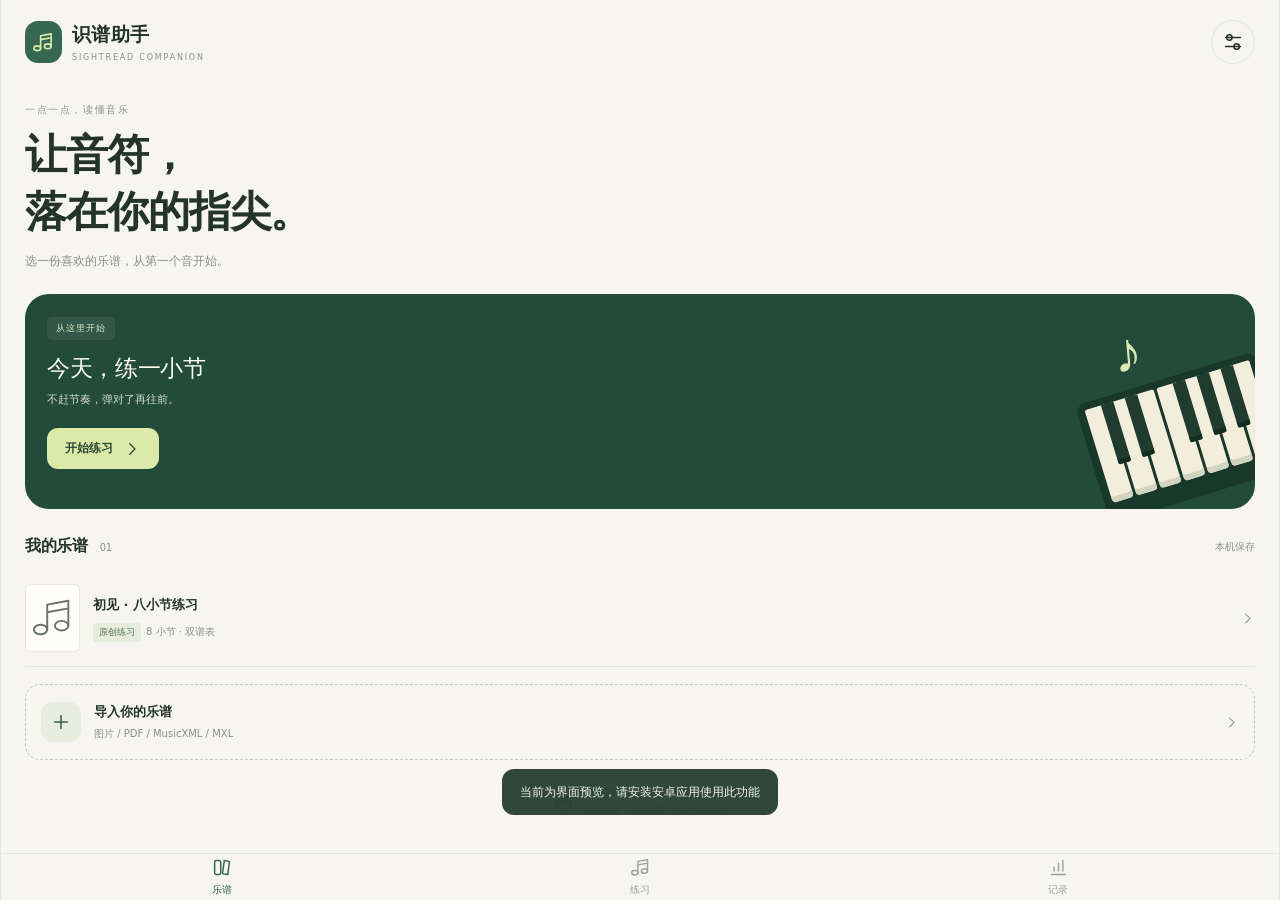
==== app/src/main/assets/index.html @ 270b5112 "恢复钢琴谱表补齐修复，并纳入源码版本管理 - 恢复 piano_grouping 谱表补齐：真实模型两页输出 24 + 27 小节，首行不再被裁掉 - 单个钢琴声部合并与双谱表谱号判定沿用本次修复 -" ====
<!doctype html>
<html lang="zh-CN">
<head>
  <meta charset="utf-8">
  <meta name="viewport" content="width=device-width,initial-scale=1,maximum-scale=1,viewport-fit=cover">
  <meta name="theme-color" content="#f6f5f0">
  <meta http-equiv="Content-Security-Policy" content="default-src 'self' data:; script-src 'self' 'wasm-unsafe-eval' 'unsafe-eval'; worker-src 'self' blob:; style-src 'self' 'unsafe-inline'; img-src 'self' data:; media-src 'self'; connect-src 'self'; object-src 'none'; base-uri 'none'; frame-src 'none'">
  <title>识谱助手</title>
  <link rel="stylesheet" href="app.css">
  <link rel="stylesheet" href="refinements.css">
  <link rel="stylesheet" href="mobile-omr.css">
</head>
<body>
<svg class="sprite" xmlns="http://www.w3.org/2000/svg" aria-hidden="true"><defs>
  <symbol id="i-note" viewBox="0 0 24 24"><path d="M9 18V5l11-2v13M9 9l11-2"/><ellipse cx="5.5" cy="18" rx="3.5" ry="2.5"/><ellipse cx="16.5" cy="16" rx="3.5" ry="2.5"/></symbol>
  <symbol id="i-plus" viewBox="0 0 24 24"><path d="M12 5v14M5 12h14"/></symbol>
  <symbol id="i-arrow" viewBox="0 0 24 24"><path d="m9 5 7 7-7 7"/></symbol>
  <symbol id="i-back" viewBox="0 0 24 24"><path d="m15 5-7 7 7 7"/></symbol>
  <symbol id="i-settings" viewBox="0 0 24 24"><path d="M4 7h16M4 17h16"/><circle cx="8" cy="7" r="3"/><circle cx="16" cy="17" r="3"/></symbol>
  <symbol id="i-library" viewBox="0 0 24 24"><rect x="3" y="4" width="7" height="16" rx="2"/><path d="m14 4 6 1-2 15-6-1z"/></symbol>
  <symbol id="i-chart" viewBox="0 0 24 24"><path d="M4 20h16M7 16v-4M12 16V7M17 16V4"/></symbol>
  <symbol id="i-upload" viewBox="0 0 24 24"><path d="M12 16V3m-5 5 5-5 5 5M4 15v5h16v-5"/></symbol>
  <symbol id="i-play" viewBox="0 0 24 24"><path d="m9 5 11 7-11 7z"/></symbol>
  <symbol id="i-loop" viewBox="0 0 24 24"><path d="M4 10a8 8 0 0 1 13-5l3 3M20 3v5h-5M20 14A8 8 0 0 1 7 19l-3-3M4 21v-5h5"/></symbol>
  <symbol id="i-bulb" viewBox="0 0 24 24"><path d="M8 16a7 7 0 1 1 8 0l-1 3H9zM10 22h4M9 15h6"/></symbol>
  <symbol id="i-trash" viewBox="0 0 24 24"><path d="M3 6h18M9 6V3h6v3M6 6l1 15h10l1-15M10 10v7M14 10v7"/></symbol>
  <symbol id="i-pause" viewBox="0 0 24 24"><path d="M8 5v14M16 5v14"/></symbol>
  <symbol id="i-stop" viewBox="0 0 24 24"><rect x="5" y="5" width="14" height="14" rx="2"/></symbol>
  <symbol id="i-close" viewBox="0 0 24 24"><path d="m6 6 12 12M6 18 18 6"/></symbol>
  <symbol id="i-check" viewBox="0 0 24 24"><path d="m4 12 5 5L20 6"/></symbol>
  <symbol id="i-edit" viewBox="0 0 24 24"><path d="m16 3 5 5-12 12H4v-5zM13 6l5 5"/></symbol>
  <symbol id="i-hand" viewBox="0 0 24 24"><path d="M8 12V6a2 2 0 0 1 4 0v5-7a2 2 0 0 1 4 0v8-6a2 2 0 0 1 4 0v11a5 5 0 0 1-5 5h-2a6 6 0 0 1-4-2l-5-6a2 2 0 0 1 3-3l3 3"/></symbol>
</defs></svg>
<main id="app">
  <section id="home" class="screen active">
    <header class="topbar"><div class="brand"><span class="brand-mark"><svg><use href="#i-note"/></svg></span><span>识谱助手<small>SIGHTREAD COMPANION</small></span></div><button class="icon-button" data-action="settings" aria-label="设置"><svg><use href="#i-settings"/></svg></button></header>
    <div class="page-scroll">
      <div class="greeting"><span class="eyebrow">一点一点，读懂音乐</span><h1>让音符，<br>落在你的指尖。</h1><p>选一份喜欢的乐谱，从第一个音开始。</p></div>
      <article class="hero"><div class="hero-copy"><span class="tag light">从这里开始</span><h2>今天，练一小节</h2><p>不赶节奏，弹对了再往前。</p><button id="demo-start" class="button lime">开始练习 <svg><use href="#i-arrow"/></svg></button></div><div class="piano-art" aria-hidden="true"><span class="floating-note">♪</span><div class="art-keys"><i></i><i></i><i></i><i></i><i></i><i></i><i></i></div></div></article>
      <div class="section-heading"><h2>我的乐谱 <span id="library-count">01</span></h2><span>本机保存</span></div>
      <div id="library-list"></div>
      <button class="import-card" data-action="import"><span class="import-icon"><svg><use href="#i-plus"/></svg></span><span><strong>导入你的乐谱</strong><small>图片 / PDF / MusicXML / MXL</small></span><svg class="chevron"><use href="#i-arrow"/></svg></button>
      <div class="quiet-tip"><svg><use href="#i-hand"/></svg><p>竖屏单手，横屏更宽<br><span>键盘缩放 · 音域跟随 · 和弦依次点齐</span></p></div>
    </div>
    <nav class="bottom-nav"><button class="selected" data-screen="home"><svg><use href="#i-library"/></svg><span>乐谱</span></button><button data-action="continue"><svg><use href="#i-note"/></svg><span>练习</span></button><button data-screen="history"><svg><use href="#i-chart"/></svg><span>记录</span></button></nav>
  </section>

  <section id="practice" class="screen">
    <header class="practice-header"><button class="icon-button" data-action="leavePractice" aria-label="返回乐谱"><svg><use href="#i-back"/></svg></button><div><span class="eyebrow">专注这一刻</span><h2 id="practice-title">初见 · 八小节练习</h2></div><button class="icon-button" data-action="setup" aria-label="练习设置"><svg><use href="#i-settings"/></svg></button></header>
    <div class="practice-main"><div class="practice-meta"><span id="hand-label" class="pill">右手 · 逐音练习</span><span id="step-label">1 / 32</span></div><div class="progress-track"><div id="practice-progress"></div></div>
      <div class="score-panel"><div class="score-heading"><span id="measure-label">第 1 小节</span><button class="text-button" data-action="source">原谱 / 校对 <svg><use href="#i-arrow"/></svg></button></div><div id="staff" class="staff" aria-label="当前小节五线谱"></div><div class="staff-legend"><span><i class="dot yellow"></i>当前位置</span><span><i class="dot muted"></i>其他音符</span><span id="key-label">4/4</span></div></div>
      <div id="feedback" class="feedback" aria-live="polite"><div class="feedback-dot"></div><div><strong id="feedback-title">找到高亮音符的位置</strong><p id="feedback-detail">轻点下方琴键，弹对后自动继续</p></div></div>
      <div class="playback-bar" aria-label="乐谱自动播放"><button id="playback-toggle" data-action="playbackToggle" aria-label="播放乐谱示范"><svg><use href="#i-play"/></svg><span>示范播放</span></button><button data-action="playbackStop" aria-label="停止播放"><svg><use href="#i-stop"/></svg></button><label>速度 <input id="playback-tempo" type="number" min="30" max="240" value="100" inputmode="numeric" aria-label="示范速度，每分钟拍数"> BPM</label><span id="playback-status" aria-live="polite">所选声部与小节</span></div><div class="practice-tools"><button data-action="previous"><svg><use href="#i-back"/></svg>上一个</button><button id="hint-button" data-action="hint"><svg><use href="#i-bulb"/></svg>给我提示</button><button data-action="restart"><svg><use href="#i-loop"/></svg>重来</button></div>
    </div>
    <div class="piano-dock"><div class="keyboard-bar"><span id="octave-label">C4 — C5</span><button id="follow-button" class="mini-toggle on" data-action="follow">音域跟随 <i></i></button><button id="wide-button" class="mini-toggle" data-action="wide" aria-label="切换琴键宽度">宽琴键</button></div><div id="keyboard-window"><div id="keyboard"></div></div><div class="keyboard-zoom"><button data-action="zoomOut" aria-label="缩小琴键，显示更多键位">－</button><label for="keyboard-zoom">更多键位</label><input id="keyboard-zoom" type="range" min="18" max="64" value="43" aria-label="琴键宽度"><span>大琴键</span><button data-action="zoomIn" aria-label="放大琴键">＋</button></div><div class="keyboard-navigation"><button class="octave-button" data-action="octaveDown" aria-label="降低一个八度"><svg><use href="#i-back"/></svg><span>低八度</span></button><input id="keyboard-range" type="range" min="0" max="44" value="23" aria-label="移动键盘音域"><button class="octave-button" data-action="octaveUp" aria-label="升高一个八度"><span>高八度</span><svg><use href="#i-arrow"/></svg></button></div><p class="keyboard-tip">滑条移动音域 · 缩小琴键可显示更多键位 · 支持横屏</p></div>
  </section>

  <section id="detail" class="screen"><header class="sub-header"><button class="icon-button" data-screen="home" aria-label="返回"><svg><use href="#i-back"/></svg></button><h2 id="detail-title">乐谱详情</h2><button class="delete-detail-button" data-action="delete" aria-label="删除乐谱"><svg><use href="#i-trash"/></svg><span>删除</span></button></header><div class="page-scroll detail-scroll"><div id="detail-status" class="notice"></div><div id="page-controls" class="page-controls hidden"><button data-action="pagePrevious">上一页</button><label class="page-picker"><select id="page-select" aria-label="选择乐谱页码"><option value="0">第 1 页</option></select><span id="page-number">共 1 页</span></label><button data-action="pageNext">下一页</button></div><div id="source-preview" class="source-preview"><p>原谱将在这里显示</p></div><div class="section-heading"><h2>校对音符</h2><span>保存后离线练习</span></div><p class="helper">选择小节，核对音高与左右手。显示的是练习用简谱面板；复杂节奏和版式请参考原谱。</p><label class="field">曲名<input id="edit-title" maxlength="100" placeholder="为乐谱起个名字"></label><div id="measure-editor" class="editor"></div><button class="button secondary full" data-action="addMeasure"><svg><use href="#i-plus"/></svg>添加一个小节</button><p class="helper">输入 C4、D♭4 或 F#4 等音名；用空格分开和弦音。上下谱表默认分别为右手、左手，可在练习前互换。</p></div><div class="detail-bottom"><button id="recognize-button" class="button secondary" data-action="localRecognize"><svg><use href="#i-note"/></svg>手机识谱</button><button class="button primary" data-action="saveEdit"><svg><use href="#i-check"/></svg>保存校对</button><button id="detail-practice-button" class="button primary hidden" data-action="setup">开始练习 <svg><use href="#i-arrow"/></svg></button></div></section>

  <section id="history" class="screen"><header class="topbar"><div><span class="eyebrow">每一点进步，都算数</span><h1 class="small-title">练习记录</h1></div><button class="icon-button" data-action="settings" aria-label="设置"><svg><use href="#i-settings"/></svg></button></header><div class="page-scroll"><div class="stats-grid"><div><strong id="total-sessions">0</strong><span>次练习</span></div><div><strong id="total-notes">0</strong><span>个正确音符</span></div><div><strong id="total-minutes">0</strong><span>分钟专注</span></div></div><div id="history-list"></div></div><nav class="bottom-nav"><button data-screen="home"><svg><use href="#i-library"/></svg><span>乐谱</span></button><button data-action="continue"><svg><use href="#i-note"/></svg><span>练习</span></button><button class="selected" data-screen="history"><svg><use href="#i-chart"/></svg><span>记录</span></button></nav></section>
</main>

<div id="modal-backdrop" class="modal-backdrop hidden"></div>
<section id="setup-sheet" class="sheet hidden" role="dialog" aria-modal="true" aria-label="开始练习"><div class="sheet-handle"></div><div class="sheet-title"><div><span class="eyebrow">按你的步调来</span><h2>这次怎么练？</h2></div><button class="icon-button" data-action="closeSheet" aria-label="关闭"><svg><use href="#i-close"/></svg></button></div><div class="sheet-content"><label class="control-label">选择声部</label><div id="hand-options" class="segmented"><button data-value="LEFT">左手</button><button class="selected" data-value="RIGHT">右手</button><button data-value="BOTH">双手</button></div><label class="control-label">练习方式</label><div id="mode-options" class="mode-options"><button class="selected" data-value="NOTE"><strong>逐音练习</strong><span>一个音一个音认</span></button><button data-value="MEASURE"><strong>小节练习</strong><span>和弦可逐键点齐</span></button></div><div class="range-fields"><label class="field">从第几小节<select id="start-measure"></select></label><span>至</span><label class="field">到第几小节<select id="end-measure"></select></label></div><label class="switch-row"><span><strong>循环练习</strong><small>最后一个音完成后，回到开头</small></span><input id="loop-setting" type="checkbox" role="switch"></label><label class="switch-row"><span><strong>互换上下谱表的手</strong><small>默认上谱表右手、下谱表左手</small></span><input id="swap-setting" type="checkbox" role="switch"></label><p class="helper">只判断音高，不限制速度。休止符和延音连结的后续音会跳过，不要求再次按键。</p></div><button id="start-practice" class="button primary full">开始练习 <svg><use href="#i-play"/></svg></button></section>

<section id="settings-sheet" class="sheet hidden" role="dialog" aria-modal="true" aria-label="设置"><div class="sheet-handle"></div><div class="sheet-title"><div><span class="eyebrow">让练习更顺手</span><h2>偏好与手机识谱</h2></div><button class="icon-button" data-action="closeSheet" aria-label="关闭"><svg><use href="#i-close"/></svg></button></div><div class="sheet-content"><label class="switch-row"><span><strong>显示琴键音名</strong><small>默认只标中央 C 与八度位置</small></span><input id="labels-setting" type="checkbox" role="switch"></label><div class="about"><strong>识谱助手 0.3.0</strong><p>手机离线识谱 · 竖横屏练习</p><small>钢琴采样：Alexander Holm · Salamander Grand Piano<br>CC BY 3.0，经 Tone.js 音频库分发。音高变调播放。<br>乐谱与记录保存在本机，未集成广告或分析服务。</small></div></div><button class="button primary full" data-action="saveSettings">保存设置</button></section>

<section id="complete-sheet" class="sheet hidden" role="dialog" aria-modal="true" aria-label="练习完成"><div class="sheet-handle"></div><div class="completion-mark"><svg><use href="#i-check"/></svg></div><h2 class="completion-title">又读懂了一段音乐。</h2><p class="helper centered">慢慢来，熟悉感会一点一点长出来。</p><div class="stats-grid"><div><strong id="result-accuracy">100%</strong><span>音高正确率</span></div><div><strong id="result-notes">0</strong><span>正确音符</span></div><div><strong id="result-wrong">0</strong><span>错音次数</span></div></div><button class="button primary full" data-action="again">再练一次 <svg><use href="#i-loop"/></svg></button><button class="button text full" data-action="done">回到我的乐谱</button></section>

<div id="busy-overlay" class="busy-overlay hidden" role="status"><div class="spinner"></div><strong id="busy-text">正在处理…</strong><button class="button secondary" data-action="cancelRecognition">停止等待</button></div>
<div id="toast" class="toast" role="status"></div>
<script src="app.js"></script>
<script src="refinements.js"></script>
<script src="mobile-omr.js"></script>
</body>
</html>
---- app/src/main/assets/app.css ----
:root{--bg:#f6f5f0;--ink:#24342d;--green:#356752;--deep:#234b3b;--muted:#8a9189;--line:#e4e7dd;--lime:#dbe9a9;--orange:#c77e5d;--white:#fffefa;--key-width:43px;font-family:system-ui,-apple-system,'Segoe UI','Microsoft YaHei',sans-serif;color:var(--ink);font-size:14px}*{box-sizing:border-box;-webkit-tap-highlight-color:transparent}body{margin:0;background:var(--bg);overscroll-behavior:none}button,input,select{font:inherit}button{border:0;cursor:pointer;color:inherit;background:none;min-height:44px;touch-action:manipulation}button:focus-visible,input:focus-visible,select:focus-visible{outline:2px solid var(--green);outline-offset:3px}button:active{filter:brightness(.94)}button:disabled{opacity:.4}svg{width:22px;height:22px;fill:none;stroke:currentColor;stroke-width:1.7;stroke-linecap:round;stroke-linejoin:round;flex-shrink:0}.sprite{position:absolute;width:0;height:0;overflow:hidden}.hidden{display:none!important}h1,h2,p{margin:0}h1{font-weight:650;letter-spacing:-1.1px;font-size:36px;line-height:1.35}h2{font-size:18px;letter-spacing:-.35px}.screen{display:none;height:100dvh;height:100vh;flex-direction:column;width:100%;max-width:720px;margin:auto}.screen.active{display:flex}#app{height:100dvh;height:100vh}.topbar{display:flex;align-items:center;justify-content:space-between;flex-shrink:0;padding:20px 24px 12px}.brand{display:flex;align-items:center;gap:10px;font-size:19px;font-weight:700;letter-spacing:.4px}.brand small{display:block;font-size:8px;letter-spacing:1.8px;color:var(--muted);margin-top:5px;font-weight:500}.brand-mark{width:37px;height:42px;border-radius:13px;background:var(--green);display:grid;place-items:center;color:var(--lime)}.brand-mark svg{width:23px;height:23px}.icon-button{width:44px;height:44px;display:grid;place-items:center;border-radius:50%;flex-shrink:0}.topbar>.icon-button{border:1px solid var(--line)}.page-scroll{flex:1;overflow-y:auto;padding:0 24px 24px;scrollbar-width:none}.page-scroll::-webkit-scrollbar{display:none}.greeting{padding:24px 0}.eyebrow{font-size:10px;letter-spacing:1.6px;color:var(--muted);font-weight:500}.greeting h1{margin-top:10px}.greeting p{font-size:12px;color:var(--muted);margin-top:13px}.hero{background:var(--deep);color:#fffdf4;border-radius:24px;min-height:204px;padding:23px 22px;position:relative;overflow:hidden;display:flex}.hero-copy{position:relative;z-index:2;min-width:62%}.tag{display:inline-block;font-size:9px;letter-spacing:1px;padding:5px 9px;border-radius:5px;background:#e9eee1;color:var(--green)}.tag.light{color:#d9e5c4;background:#ffffff13}.hero h2{font-size:23px;margin-top:13px;font-weight:550}.hero p{font-size:11px;color:#d5ded0;margin-top:8px}.button{display:inline-flex;align-items:center;justify-content:center;gap:10px;min-height:48px;border-radius:13px;padding:11px 18px;font-weight:600;font-size:13px;line-height:1.3}.button svg{width:18px;height:18px}.button.lime{margin-top:21px;background:var(--lime);color:#2b4a35;min-height:41px;border-radius:11px;font-size:12px}.button.primary{background:var(--green);color:white}.button.secondary{border:1px solid #d7ded0;background:#f9faf3;color:var(--green)}.button.text{color:var(--muted)}.button.full{width:100%}.piano-art{position:absolute;right:-16px;bottom:16px;transform:rotate(-17deg);width:154px;height:157px}.floating-note{position:absolute;top:-22px;left:52px;color:#dce9b1;font-size:57px;font-family:serif;transform:rotate(12deg)}.art-keys{position:absolute;bottom:0;display:flex;gap:3px;border:7px solid #18382c;border-radius:10px;background:#18382c;height:111px;padding:0 1px;box-shadow:0 12px 0 #18382c}.art-keys i{position:relative;width:22px;background:#f3eedb;border-radius:2px 2px 4px 4px;box-shadow:inset 0 -6px #d1d4be}.art-keys i:nth-child(1):after,.art-keys i:nth-child(2):after,.art-keys i:nth-child(4):after,.art-keys i:nth-child(5):after,.art-keys i:nth-child(6):after{content:'';position:absolute;right:-8px;top:0;width:13px;height:62px;background:#203c30;z-index:1;border-radius:0 0 2px 2px;box-shadow:inset 0 -5px #122c21}.section-heading{display:flex;align-items:center;justify-content:space-between;margin:27px 0 13px}.section-heading h2{font-size:16px}.section-heading h2 span{font-size:10px;color:var(--muted);margin-left:7px;font-weight:400}.section-heading>span{font-size:10px;color:var(--muted)}.score-card{display:flex;align-items:center;gap:13px;padding:14px 0;border-bottom:1px solid var(--line);width:100%;text-align:left}.score-thumb{width:55px;height:68px;background:#fffefa;border:1px solid #e6e7de;border-radius:6px;flex-shrink:0;position:relative;display:grid;place-items:center}.score-thumb svg{width:46px;height:52px;stroke-width:1;stroke:#697467}.score-card h3{margin:0;font-size:13px;line-height:1.6;font-weight:600;overflow:hidden;max-width:230px;text-overflow:ellipsis;white-space:nowrap}.score-card .score-copy{flex:1;min-width:0}.score-card p{font-size:10px;color:var(--muted);margin-top:7px}.score-card .card-badge{font-size:9px;display:inline-block;background:#e6eddd;color:#52704c;border-radius:4px;padding:3px 6px;margin-right:5px}.score-card .card-badge.pending{background:#f2e8d8;color:#a27d46}.chevron{width:15px;height:15px;color:#91a08d}.import-card{display:flex;align-items:center;gap:13px;border:1px dashed #bccbb7;border-radius:15px;padding:17px 15px;width:100%;margin-top:17px;text-align:left}.import-icon{display:grid;place-items:center;width:40px;height:40px;background:#e9eddf;border-radius:12px;color:var(--green)}.import-card strong{display:block;font-size:13px}.import-card small{display:block;font-size:10px;color:var(--muted);margin-top:6px}.import-card>.chevron{margin-left:auto}.quiet-tip{display:flex;align-items:center;justify-content:center;gap:10px;color:#a1a693;margin:24px 0 2px}.quiet-tip svg{width:22px;height:22px}.quiet-tip p{font-size:10px;line-height:1.7}.quiet-tip span{font-size:9px;color:#a6ad9e}.bottom-nav{display:flex;align-items:center;justify-content:space-around;flex-shrink:0;border-top:1px solid var(--line);padding:8px 12px 9px;background:var(--bg)}.bottom-nav button{display:flex;align-items:center;flex-direction:column;justify-content:center;gap:5px;min-width:75px;color:#9da497;min-height:46px}.bottom-nav button.selected{color:var(--green)}.bottom-nav span{font-size:10px}.bottom-nav svg{width:21px;height:21px}.small-title{font-size:27px;margin-top:8px}.sub-header,.practice-header{display:flex;align-items:center;gap:9px;padding:13px 14px 9px;flex-shrink:0}.practice-header>div{flex:1;min-width:0}.practice-header h2{font-size:15px;margin-top:5px;text-overflow:ellipsis;white-space:nowrap;overflow:hidden}.practice-header .eyebrow{font-size:9px;letter-spacing:1px}.sub-header h2{flex:1;font-size:17px}.practice-main{padding:12px 20px 7px;flex:1;min-height:0;overflow:auto}.practice-meta{display:flex;align-items:center;justify-content:space-between;margin-bottom:11px;font-size:10px;color:var(--muted)}.pill{background:#e6ecde;color:#5c7859;padding:6px 10px;border-radius:7px;font-size:10px}.progress-track{height:4px;border-radius:3px;background:#e4e8dc;margin-bottom:16px;overflow:hidden}.progress-track>div{height:100%;width:3%;background:var(--green);transition:width .18s}.score-panel{background:var(--white);border:1px solid #e9e9df;border-radius:18px;padding:9px 13px 11px}.score-heading{display:flex;align-items:center;justify-content:space-between;font-size:11px;color:#66745e}.text-button{font-size:10px;display:flex;align-items:center;gap:3px;min-height:34px;color:#9b9f90;padding:0}.text-button svg{width:12px;height:12px}.staff{width:100%;min-height:140px;display:flex;align-items:center;justify-content:center;overflow:hidden}.staff>svg{width:100%;height:auto;min-height:138px;max-height:230px;stroke:none;fill:none}.staff-legend{display:flex;gap:14px;font-size:8px;color:#98a18c;align-items:center;margin-top:2px}.staff-legend>span:last-child{margin-left:auto;font-size:10px}.dot{display:inline-block;height:5px;width:5px;border-radius:50%;margin-right:4px;vertical-align:middle}.dot.green{background:var(--green)}.dot.muted{background:#cbd1c1}.feedback{display:flex;align-items:center;gap:11px;min-height:70px;padding:13px 4px}.feedback strong{font-size:13px;font-weight:550}.feedback p{font-size:10px;color:#929a89;line-height:1.5;margin-top:5px}.feedback-dot{height:8px;width:8px;background:#a9bd88;border-radius:50%;flex-shrink:0;box-shadow:0 0 0 5px #e9eddf;margin:0 5px}.feedback.wrong .feedback-dot{background:#ce8665;box-shadow:0 0 0 5px #f1e5dc}.feedback.wrong strong{color:#b36b4e}.practice-tools{display:flex;align-items:center;justify-content:space-between;border-top:1px solid var(--line);padding-top:1px}.practice-tools button{font-size:10px;color:#7e8b74;display:flex;align-items:center;gap:5px}.practice-tools button svg{width:15px;height:15px}.practice-tools button.on{color:var(--green);font-weight:650}.piano-dock{background:#e8ebdf;padding:10px 0 7px;flex-shrink:0;border-radius:20px 20px 0 0;border-top:1px solid #dce2d1}.keyboard-bar{display:flex;align-items:center;gap:10px;min-height:35px;padding:0 17px 6px;font-size:10px;color:#718064}.keyboard-bar>span{flex:1;font-weight:600;font-size:11px}.mini-toggle{font-size:9px;min-height:30px;padding:3px 0;display:flex;align-items:center;gap:4px;color:#909c84}.mini-toggle i{display:inline-block;width:20px;height:11px;background:#c0cab4;border-radius:7px;position:relative}.mini-toggle i:after{content:'';position:absolute;top:2px;left:2px;width:7px;height:7px;border-radius:50%;background:#fff}.mini-toggle.on{color:var(--green)}.mini-toggle.on i{background:var(--green)}.mini-toggle.on i:after{left:11px}#keyboard-window{height:178px;overflow:hidden;border-top:6px solid #344337;border-bottom:7px solid #344337;touch-action:none;background:#344337}#keyboard{height:100%;position:relative;touch-action:none;user-select:none;-webkit-user-select:none}.piano-key{position:absolute;top:0;display:flex;justify-content:center;align-items:flex-end;user-select:none;-webkit-user-select:none;touch-action:none}.piano-key.white{height:100%;width:var(--key-width);background:linear-gradient(90deg,#f3f0e6,#fffef7 24%,#fffef7 80%,#edece0);border:1px solid #b7bdb0;border-top:0;border-radius:0 0 5px 5px;z-index:1;box-shadow:inset 0 -6px #e2e3d6}.piano-key.black{width:calc(var(--key-width)*.59);height:61%;z-index:3;background:linear-gradient(90deg,#1d2d24,#344338 35%,#26372b);border-radius:0 0 4px 4px;box-shadow:inset 0 -7px #16271d,1px 1px 2px #0008}.piano-key span{font-size:9px;margin-bottom:12px;color:#969f8a;pointer-events:none}.piano-key.black span{display:none}.piano-key.white.active{background:#bed1a3;box-shadow:inset 0 -5px #94ae78}.piano-key.black.active{background:#6b9259;box-shadow:inset 0 -5px #456d37}.piano-key.white.hinted{background:#e2eec6}.piano-key.hinted:before{content:'';position:absolute;bottom:38px;height:7px;width:7px;background:#668650;border-radius:50%}.piano-key.black.hinted:before{bottom:15px;background:#d9e9a3}.piano-key.wrong-key{background:#e1ad93!important}.keyboard-navigation{display:flex;align-items:center;gap:9px;padding:4px 13px 0}.octave-button{display:flex;align-items:center;gap:2px;white-space:nowrap;font-size:9px;min-width:67px;min-height:39px;color:#65775d;padding:0}.octave-button svg{width:15px;height:15px}input[type=range]{flex:1;width:100%;min-width:0;accent-color:var(--green);height:32px;cursor:grab}.keyboard-tip{text-align:center;font-size:8px;color:#96a08a;letter-spacing:.3px}.modal-backdrop{position:fixed;inset:0;background:#182c24a8;z-index:40;backdrop-filter:blur(3px)}.sheet{position:fixed;z-index:41;bottom:0;left:50%;transform:translateX(-50%);width:100%;max-width:600px;max-height:94vh;border-radius:25px 25px 0 0;background:var(--bg);padding:10px 23px max(18px,env(safe-area-inset-bottom));display:flex;flex-direction:column;box-shadow:0 -12px 60px #18382c2a}.sheet-handle{width:33px;height:4px;background:#d3d9ca;margin:0 auto 16px;border-radius:5px;flex-shrink:0}.sheet-title{display:flex;justify-content:space-between;align-items:center;flex-shrink:0;margin-bottom:17px}.sheet-title h2{margin-top:7px;font-size:23px}.sheet-content{overflow-y:auto;flex:1;padding-bottom:15px}.control-label{font-size:11px;color:#71836b;display:block;margin:1px 0 10px}.segmented{display:flex;background:#e9ecdf;border-radius:12px;padding:4px;margin-bottom:21px}.segmented button{flex:1;font-size:12px;min-height:41px;border-radius:9px;color:#8a9680}.segmented button.selected{background:var(--white);box-shadow:0 2px 5px #55673b14;color:var(--green);font-weight:600}.mode-options{display:flex;gap:10px;margin-bottom:17px}.mode-options button{flex:1;text-align:left;border:1px solid #e0e5d5;border-radius:12px;padding:13px 11px;min-height:75px}.mode-options button.selected{border:1.5px solid var(--green);background:#eef1e3}.mode-options strong{font-size:12px;display:block;font-weight:600}.mode-options span{font-size:9px;color:#909b83;display:block;margin-top:8px}.field{display:block;font-size:10px;color:#829177;margin:10px 0 16px}.field input,.field select{display:block;width:100%;border:1px solid #dce2d1;background:var(--white);border-radius:10px;padding:12px 11px;margin-top:8px;color:var(--ink);font-size:13px;min-height:45px}.range-fields{display:flex;gap:12px;align-items:center}.range-fields .field{flex:1}.range-fields>span{font-size:11px;color:var(--muted);margin-top:8px}.switch-row{display:flex;align-items:center;justify-content:space-between;gap:12px;padding:13px 0;border-bottom:1px solid var(--line)}.switch-row strong{font-size:12px;font-weight:550;display:block}.switch-row small{display:block;color:#929d86;font-size:9px;margin-top:6px}.switch-row input{width:21px;height:21px;accent-color:var(--green);flex-shrink:0}.helper{font-size:10px;color:#929c87;line-height:1.9;margin-top:13px}.centered{text-align:center}.about{padding:24px 0 3px;font-size:12px}.about p{font-size:10px;color:#929d87;margin:7px 0 12px}.about small{font-size:9px;color:#9ba38f;line-height:1.9}.stats-grid{display:flex;gap:7px;background:#e9eede;border-radius:17px;margin:19px 0 23px;padding:23px 8px}.stats-grid>div{flex:1;text-align:center}.stats-grid strong{display:block;font-size:25px;font-weight:500;color:var(--green);letter-spacing:-1px}.stats-grid span{display:block;font-size:9px;color:#8e9b80;margin-top:8px}.history-card{padding:17px 0;border-bottom:1px solid var(--line);display:flex;gap:13px;align-items:center}.history-card>div{flex:1}.history-card strong{font-size:12px}.history-card p{font-size:10px;color:var(--muted);margin-top:8px}.history-card>b{font-size:22px;color:var(--green);font-weight:450}.empty-state{padding:45px 12px;text-align:center;color:#96a189;line-height:2.2;font-size:12px}.empty-state svg{width:35px;height:35px;display:block;margin:0 auto 17px}.completion-mark{width:64px;height:64px;border-radius:50%;background:#e0eacb;display:grid;place-items:center;margin:12px auto 20px;color:var(--green)}.completion-mark svg{width:29px;height:29px}.completion-title{text-align:center;font-size:23px;letter-spacing:-.5px}.notice{background:#e9efde;padding:15px;border-radius:13px;font-size:11px;line-height:1.8;color:#6b815e;margin:8px 0 17px}.notice.pending{background:#f3eadb;color:#a27c44}.source-preview{border:1px solid var(--line);border-radius:13px;max-height:50vh;overflow:auto;min-height:90px;display:flex;align-items:center;justify-content:center;background:white;touch-action:pan-x pan-y pinch-zoom}.source-preview p{padding:20px;color:#a0a78f;font-size:11px}.source-preview img{width:100%;display:block;align-self:flex-start}.page-controls{display:flex;align-items:center;justify-content:center;gap:24px;font-size:11px;color:#809073}.page-controls button{font-size:11px}.detail-bottom{display:flex;flex-wrap:wrap;gap:8px;padding:12px 19px;border-top:1px solid var(--line);background:var(--bg)}.detail-bottom .button{flex:1;padding:12px;font-size:11px;min-width:96px}.detail-scroll{padding:0 20px 25px}.editor{background:var(--white);border:1px solid var(--line);padding:13px;border-radius:13px;margin-bottom:13px}.editor-title{display:flex;align-items:center;justify-content:space-between}.editor-title select{border:1px solid #dce3d1;background:white;border-radius:8px;padding:8px;font-size:11px;max-width:170px}.editor-row{display:grid;grid-template-columns:1fr 60px 32px;gap:5px;align-items:center;margin-top:10px}.editor-row input,.editor-row select{width:100%;min-width:0;border:1px solid var(--line);border-radius:7px;padding:11px 6px;font-size:11px;color:var(--ink);background:white}.editor-row button{min-width:32px;color:#a2ac97;padding:0}.editor-row button svg{width:14px;height:14px}.editor-onset{font-size:9px;color:#99a48c;margin:9px 0 0}.editor-add{font-size:11px;color:var(--green);width:100%;text-align:center;border-top:1px solid var(--line);margin-top:12px}.toast{position:fixed;left:50%;bottom:85px;transform:translate(-50%,20px);padding:13px 18px;background:#243d30f0;color:#f4f3e8;border-radius:12px;z-index:90;font-size:12px;max-width:88vw;width:max-content;opacity:0;pointer-events:none;transition:.2s;line-height:1.7}.toast.visible{opacity:1;transform:translate(-50%,0)}.busy-overlay{position:fixed;inset:0;background:#f6f5f0f5;z-index:80;display:flex;flex-direction:column;justify-content:center;align-items:center;gap:24px;padding:35px;text-align:center}.busy-overlay strong{font-size:13px;line-height:1.9;font-weight:500}.busy-overlay .button{margin-top:10px}.spinner{width:35px;height:35px;border-radius:50%;border:3px solid #dce5d0;border-top-color:var(--green);animation:spin 1s linear infinite}@keyframes spin{to{transform:rotate(360deg)}}@media(max-height:720px){.topbar{padding-top:12px}.greeting{padding:14px 0 20px}.greeting h1{font-size:31px}.hero{min-height:185px;padding:19px}.hero h2{font-size:21px}.hero .button{margin-top:16px}.practice-header{padding-top:5px;padding-bottom:5px}.practice-main{padding-top:6px}.score-panel{padding:3px 10px 8px}.staff{min-height:115px}.staff>svg{min-height:110px;max-height:165px}.feedback{min-height:57px;padding:9px 4px}.piano-dock{padding-top:5px}#keyboard-window{height:151px}.keyboard-tip{display:none}.keyboard-navigation{padding-top:0}.progress-track{margin-bottom:11px}.practice-tools button{min-height:34px}.sheet-title{margin-bottom:12px}.sheet-content{padding-bottom:10px}}@media(min-width:600px){.greeting h1{font-size:42px}.hero{min-height:215px}.piano-art{right:20px}.score-card h3{max-width:450px}.practice-main{padding:15px 32px}.staff>svg{max-height:280px}#keyboard-window{height:210px}.sheet{bottom:20px;border-radius:25px}.screen{border-left:1px solid #e2e5d9;border-right:1px solid #e2e5d9}}@media(prefers-reduced-motion:reduce){*{animation:none!important;transition:none!important;scroll-behavior:auto!important}}
---- app/src/main/assets/refinements.css ----
@font-face{font-family:Bravura;src:url('fonts/Bravura.otf') format('opentype');font-display:block}
.screen{height:100vh;height:100dvh}.screen.active{overflow:hidden}#app{height:100vh;height:100dvh}
.keyboard-bar{min-height:44px;padding-bottom:0}.mini-toggle{min-height:44px;padding:3px}.octave-button{min-height:44px}.practice-tools button{min-height:44px}.practice-tools{flex-shrink:0;padding:0 20px;background:var(--bg)}
.source-preview img{max-width:none;transform-origin:0 0}.source-preview.zoomed{display:block}.source-preview.zoomed img{width:190%}.preview-tools{display:flex;align-items:center;justify-content:space-between;gap:12px;margin:4px 0 10px;color:#88977d;font-size:10px}.preview-tools button{font-size:10px;min-height:44px;border:1px solid #dce2d1;border-radius:9px;padding:0 12px}
.library-row{display:flex;align-items:stretch;border-bottom:1px solid var(--line);gap:5px}.library-row .score-card{border:0;min-width:0;flex:1}.library-delete{display:flex;align-items:center;justify-content:center;flex-direction:column;gap:2px;min-width:48px;padding:7px;color:#a56c56;font-size:10px}.library-delete svg{width:18px;height:18px}.score-card h3{max-width:100%}.delete-detail-button{display:flex;align-items:center;gap:4px;font-size:11px;color:#a56c56;padding:0 6px;min-width:60px}.delete-detail-button svg{height:17px;width:17px}
.page-controls{justify-content:space-between;gap:7px;margin:8px 0 0}.page-controls:not(.hidden)+.preview-tools{margin-top:0}.page-controls button{padding:0 8px;min-width:60px}.page-picker{display:flex;align-items:center;justify-content:center;gap:7px}.page-picker select{border:1px solid #dce2d1;background:var(--white);color:var(--ink);border-radius:8px;min-height:44px;max-width:105px;padding:6px;font-size:11px}.page-picker span{font-size:10px;white-space:nowrap}
.dot.yellow{background:#dbac2c}.staff-legend{font-size:9px}.score-heading{gap:8px}.score-heading>span{min-width:0;font-size:10px}.score-heading .text-button{white-space:nowrap}.staff svg .current-position{stroke:none}
.playback-bar{display:flex;align-items:center;gap:5px;flex-wrap:wrap;border:1px solid var(--line);border-radius:12px;padding:3px 6px;background:#f0f3e7;margin:2px 0 8px;min-height:46px}.playback-bar button{display:flex;align-items:center;justify-content:center;gap:5px;font-size:10px;min-height:44px;min-width:38px;padding:0 4px;color:var(--green)}.playback-bar button svg{width:17px;height:17px}.playback-bar label{display:flex;align-items:center;gap:3px;font-size:9px;color:#728368;white-space:nowrap;margin-left:auto}.playback-bar input{width:45px;min-height:38px;border:1px solid #dce2d1;background:var(--white);color:var(--ink);border-radius:7px;text-align:center;font-size:11px;padding:3px;appearance:textfield}.playback-bar input::-webkit-inner-spin-button{appearance:none}.playback-bar>span{font-size:9px;color:#829174;flex-basis:100%;text-align:center;padding-bottom:3px}.keyboard-zoom{display:flex;align-items:center;gap:5px;padding:0 12px;min-height:40px;color:#819170;font-size:9px}.keyboard-zoom button{font-size:20px;line-height:1;min-height:40px;min-width:32px;color:var(--green)}.keyboard-zoom label,.keyboard-zoom span{white-space:nowrap}.keyboard-zoom input{height:36px}.piano-key.playing.white{background:#f3d66e;box-shadow:inset 0 -5px #d2ac3f}.piano-key.playing.black{background:#ad8625;box-shadow:inset 0 -5px #7f641f}.keyboard-tip{letter-spacing:0;font-size:8px}
@media(max-width:375px){.practice-main{padding-left:13px;padding-right:13px}.playback-bar{gap:2px}.playback-bar button{font-size:9px}.keyboard-bar{gap:5px;padding-left:13px;padding-right:13px}.keyboard-bar>span{font-size:10px}.keyboard-zoom{padding:0 8px;gap:3px}.staff-legend{gap:10px}}
@media(max-height:700px) and (orientation:portrait){.staff>svg{height:112px;min-height:112px;max-height:112px}.staff{min-height:112px}.feedback{min-height:54px}.practice-main{padding-bottom:0}.practice-tools button{min-height:44px}.score-panel{padding-bottom:7px}.piano-dock{border-radius:15px 15px 0 0}.keyboard-tip{display:none}#keyboard-window{height:135px}.playback-bar{margin-bottom:4px}.playback-bar>span{display:none}.keyboard-zoom{min-height:36px}.keyboard-zoom button{min-height:36px}}
@media(orientation:landscape){.screen{max-width:none}#practice{border:0}.practice-header{padding:0 12px;min-height:38px;max-height:38px}.practice-header h2{margin:0;font-size:13px}.practice-header .eyebrow{display:none}.practice-main{position:relative;padding:2px 12px;flex:1;min-height:0;overflow:hidden;display:flex;flex-direction:column}.practice-meta,.progress-track{display:none}.score-panel{flex:1;min-height:0;padding:0 8px 2px;border-radius:12px;background:var(--white);border:1px solid #e9e9df;display:flex;flex-direction:column}.score-heading{flex-shrink:0;height:26px}.score-heading .text-button{min-height:26px}.staff{flex:1;min-height:0;display:flex;align-items:center;justify-content:center;overflow:hidden}.staff>svg{height:100%;width:100%;min-height:0;max-height:none}.staff-legend{flex-shrink:0;margin:0;height:10px}.feedback{display:none}.playback-bar{position:absolute;right:12px;top:2px;width:29%;margin:0;padding:3px 6px;justify-content:center}.playback-bar label{margin:0}.playback-bar>span{display:block;font-size:9px}.practice-tools{display:none}.piano-dock{display:grid;grid-template-columns:minmax(0,1fr) minmax(200px,45%);grid-template-rows:32px 70px 32px;padding:0;border-radius:12px 12px 0 0}.keyboard-bar{grid-column:1;grid-row:1;min-height:32px;padding:0 12px}.keyboard-zoom{grid-column:2;grid-row:1;min-height:32px;padding:0 12px}.keyboard-zoom button{min-height:32px}.keyboard-zoom input{height:28px}#keyboard-window{grid-column:1/-1;grid-row:2;height:70px;min-height:0;border-top-width:3px;border-bottom-width:3px}#keyboard{height:100%;min-height:0}.piano-key.white{height:100%}.piano-key.black{height:61%}.keyboard-navigation{grid-column:1/-1;grid-row:3;padding:0 12px}.keyboard-tip{display:none}.page-scroll{padding-bottom:20px}.sheet{max-height:96dvh;bottom:0;border-radius:18px 18px 0 0}.sheet-handle{margin-bottom:7px}.sheet-title{margin-bottom:8px}.sheet-title h2{font-size:20px}.sheet-content{padding-bottom:8px}.bottom-nav{padding-top:0;padding-bottom:0}.source-preview{max-height:68vh}}
@media(orientation:landscape) and (min-height:480px){.piano-dock{grid-template-rows:36px 92px 36px}#keyboard-window{height:92px}.score-panel{min-height:80px}.staff>svg{max-height:100%}.playback-bar{top:4px;max-width:340px}.feedback{display:flex;width:30%;position:absolute;right:12px;top:80px}.feedback strong{font-size:12px}.feedback p{font-size:10px}}
@media(orientation:landscape) and (min-height:560px){.piano-dock{grid-template-rows:40px 110px 40px}#keyboard-window{height:110px}.score-panel{min-height:100px}.staff>svg{max-height:100%}.playback-bar{top:6px;max-width:360px}.feedback{display:flex;width:30%;position:absolute;right:12px;top:96px}}
---- app/src/main/assets/mobile-omr.css ----
.mobile-omr-card{border:1px solid #d9e3cd;background:#f1f5e9;border-radius:15px;padding:15px;margin:0 0 17px;min-width:0}.mobile-omr-heading{display:flex;align-items:center;gap:8px;font-size:12px}.mobile-omr-heading>svg{width:18px;height:18px;color:var(--green)}.mobile-offline-tag{margin-left:auto;border-radius:5px;padding:4px 6px;background:#dfebcb;color:#526e43;font-size:9px;white-space:nowrap}.mobile-omr-intro,.mobile-omr-status{font-size:11px;line-height:1.8;color:#7b8e6d;margin-top:10px;overflow-wrap:anywhere}.mobile-omr-status{color:#496940}.mobile-omr-progress-track{height:5px;border-radius:4px;overflow:hidden;background:#dfe7d4;margin:12px 0 4px}.mobile-omr-progress{height:100%;width:0;background:var(--green);transition:width .2s}.mobile-omr-card[data-status=error]{background:#f6eee3;border-color:#e8d2b7}.mobile-omr-card[data-status=error] .mobile-omr-status{color:#9d613e}.mobile-omr-actions{display:flex;gap:8px}.mobile-omr-actions>.button{margin-top:12px;font-size:11px;min-height:44px}.mobile-omr-settings{background:#edf2e3;border-radius:13px;padding:15px;margin:17px 0}.mobile-omr-settings h3{font-size:13px;margin:0 0 10px;color:#456641}.mobile-omr-settings p{font-size:11px;line-height:1.8;color:#809173;margin:8px 0;overflow-wrap:anywhere}.mobile-omr-settings .button{font-size:11px;margin-top:9px;min-height:44px}.mobile-webview-status{border-top:1px solid #dae4cd;padding-top:10px}.mobile-omr-diagnostic-details{margin-top:12px;border-top:1px solid #dae4cd;padding-top:4px}.mobile-omr-diagnostic-details summary{cursor:pointer;min-height:44px;display:flex;align-items:center;font-size:11px;color:#7b8d6e}.mobile-omr-diagnostics{font-family:monospace;font-size:10px;line-height:1.6;max-height:180px;overflow:auto;white-space:pre-wrap;overflow-wrap:anywhere;color:#7f8e76;margin:3px 0}.recognition-banner{display:flex;align-items:center;gap:10px;border:1px solid #d7e1c9;background:#ecf1e2;padding:10px 13px;border-radius:14px;margin:8px 0 10px}.recognition-banner>svg{color:var(--green);width:20px;height:20px}.recognition-banner>div{flex:1;min-width:0}.recognition-banner strong{font-size:12px}.recognition-banner p{font-size:10px;color:#7b8d6e;line-height:1.6;margin-top:4px;overflow-wrap:anywhere}.recognition-banner button{font-size:11px;color:var(--green);min-width:44px}.mobile-omr-card[data-status=working] .mobile-omr-intro{color:#607952}@media(prefers-reduced-motion:reduce){.mobile-omr-progress{transition:none}}
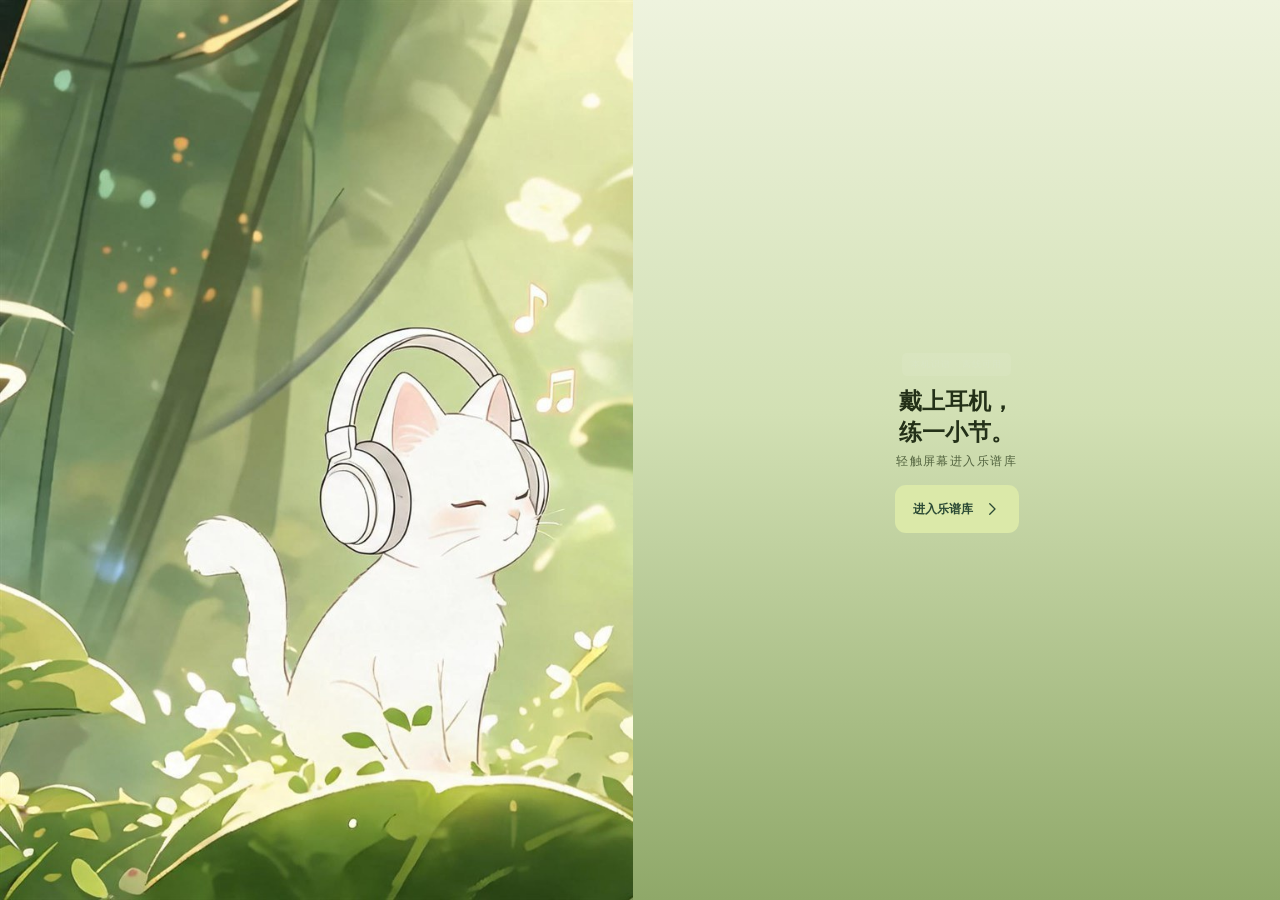
==== commit 7ad96f98: "fix7/fix8：新增开屏欢迎页，底部导航简化为乐谱 + 设置 - 开屏使用左侧白猫竖构图 splash/cat.jpg，点击或 3.6 秒后进入 - 去掉练习、记录入口，练习改为从乐谱进入 - 设" ====
--- a/app/src/main/assets/index.html
+++ b/app/src/main/assets/index.html
@@ -31,6 +31,15 @@
   <symbol id="i-edit" viewBox="0 0 24 24"><path d="m16 3 5 5-12 12H4v-5zM13 6l5 5"/></symbol>
   <symbol id="i-hand" viewBox="0 0 24 24"><path d="M8 12V6a2 2 0 0 1 4 0v5-7a2 2 0 0 1 4 0v8-6a2 2 0 0 1 4 0v11a5 5 0 0 1-5 5h-2a6 6 0 0 1-4-2l-5-6a2 2 0 0 1 3-3l3 3"/></symbol>
 </defs></svg>
+<div id="splash" class="splash" role="button" tabindex="0" aria-label="进入乐谱库">
+  <img class="splash-art" src="splash/cat.jpg" alt="戴耳机的小白猫">
+  <div class="splash-copy">
+    <span class="tag light">本机识谱 · 离线可用</span>
+    <h1>戴上耳机，<br>练一小节。</h1>
+    <p>轻触屏幕进入乐谱库</p>
+    <button id="splash-enter" class="button lime" type="button">进入乐谱库 <svg><use href="#i-arrow"/></svg></button>
+  </div>
+</div>
 <main id="app">
   <section id="home" class="screen active">
     <header class="topbar"><div class="brand"><span class="brand-mark"><svg><use href="#i-note"/></svg></span><span>识谱助手<small>SIGHTREAD COMPANION</small></span></div><button class="icon-button" data-action="settings" aria-label="设置"><svg><use href="#i-settings"/></svg></button></header>
@@ -42,7 +51,7 @@
       <button class="import-card" data-action="import"><span class="import-icon"><svg><use href="#i-plus"/></svg></span><span><strong>导入你的乐谱</strong><small>图片 / PDF / MusicXML / MXL</small></span><svg class="chevron"><use href="#i-arrow"/></svg></button>
       <div class="quiet-tip"><svg><use href="#i-hand"/></svg><p>竖屏单手，横屏更宽<br><span>键盘缩放 · 音域跟随 · 和弦依次点齐</span></p></div>
     </div>
-    <nav class="bottom-nav"><button class="selected" data-screen="home"><svg><use href="#i-library"/></svg><span>乐谱</span></button><button data-action="continue"><svg><use href="#i-note"/></svg><span>练习</span></button><button data-screen="history"><svg><use href="#i-chart"/></svg><span>记录</span></button></nav>
+    <nav class="bottom-nav"><button class="selected" data-screen="home"><svg><use href="#i-library"/></svg><span>乐谱</span></button><button data-screen="settings"><svg><use href="#i-settings"/></svg><span>设置</span></button></nav>
   </section>
 
   <section id="practice" class="screen">
@@ -57,13 +66,11 @@
 
   <section id="detail" class="screen"><header class="sub-header"><button class="icon-button" data-screen="home" aria-label="返回"><svg><use href="#i-back"/></svg></button><h2 id="detail-title">乐谱详情</h2><button class="delete-detail-button" data-action="delete" aria-label="删除乐谱"><svg><use href="#i-trash"/></svg><span>删除</span></button></header><div class="page-scroll detail-scroll"><div id="detail-status" class="notice"></div><div id="page-controls" class="page-controls hidden"><button data-action="pagePrevious">上一页</button><label class="page-picker"><select id="page-select" aria-label="选择乐谱页码"><option value="0">第 1 页</option></select><span id="page-number">共 1 页</span></label><button data-action="pageNext">下一页</button></div><div id="source-preview" class="source-preview"><p>原谱将在这里显示</p></div><div class="section-heading"><h2>校对音符</h2><span>保存后离线练习</span></div><p class="helper">选择小节，核对音高与左右手。显示的是练习用简谱面板；复杂节奏和版式请参考原谱。</p><label class="field">曲名<input id="edit-title" maxlength="100" placeholder="为乐谱起个名字"></label><div id="measure-editor" class="editor"></div><button class="button secondary full" data-action="addMeasure"><svg><use href="#i-plus"/></svg>添加一个小节</button><p class="helper">输入 C4、D♭4 或 F#4 等音名；用空格分开和弦音。上下谱表默认分别为右手、左手，可在练习前互换。</p></div><div class="detail-bottom"><button id="recognize-button" class="button secondary" data-action="localRecognize"><svg><use href="#i-note"/></svg>手机识谱</button><button class="button primary" data-action="saveEdit"><svg><use href="#i-check"/></svg>保存校对</button><button id="detail-practice-button" class="button primary hidden" data-action="setup">开始练习 <svg><use href="#i-arrow"/></svg></button></div></section>
 
-  <section id="history" class="screen"><header class="topbar"><div><span class="eyebrow">每一点进步，都算数</span><h1 class="small-title">练习记录</h1></div><button class="icon-button" data-action="settings" aria-label="设置"><svg><use href="#i-settings"/></svg></button></header><div class="page-scroll"><div class="stats-grid"><div><strong id="total-sessions">0</strong><span>次练习</span></div><div><strong id="total-notes">0</strong><span>个正确音符</span></div><div><strong id="total-minutes">0</strong><span>分钟专注</span></div></div><div id="history-list"></div></div><nav class="bottom-nav"><button data-screen="home"><svg><use href="#i-library"/></svg><span>乐谱</span></button><button data-action="continue"><svg><use href="#i-note"/></svg><span>练习</span></button><button class="selected" data-screen="history"><svg><use href="#i-chart"/></svg><span>记录</span></button></nav></section>
+  <section id="settings" class="screen"><header class="sub-header"><button class="icon-button" data-screen="home" aria-label="返回乐谱"><svg><use href="#i-back"/></svg></button><h2>设置</h2></header><div class="page-scroll"><div class="section-heading"><h2>练习偏好</h2><span>本机保存</span></div><label class="switch-row"><span><strong>显示琴键音名</strong><small>默认只标中央 C 与八度位置</small></span><input id="labels-setting" type="checkbox" role="switch"></label><div class="section-heading"><h2>关于</h2><span>识谱助手 0.3.0</span></div><div class="about"><strong>手机离线识谱 · 竖横屏练习</strong><p>钢琴采样：Alexander Holm · Salamander Grand Piano<br>CC BY 3.0，经 Tone.js 音频库分发。音高变调播放。</p><small>乐谱与练习数据只保存在本机，未集成广告或分析服务。</small></div></div><div class="detail-bottom"><button class="button primary" data-action="saveSettings"><svg><use href="#i-check"/></svg>保存设置</button></div><nav class="bottom-nav"><button data-screen="home"><svg><use href="#i-library"/></svg><span>乐谱</span></button><button class="selected" data-screen="settings"><svg><use href="#i-settings"/></svg><span>设置</span></button></nav></section>
 </main>
 
 <div id="modal-backdrop" class="modal-backdrop hidden"></div>
 <section id="setup-sheet" class="sheet hidden" role="dialog" aria-modal="true" aria-label="开始练习"><div class="sheet-handle"></div><div class="sheet-title"><div><span class="eyebrow">按你的步调来</span><h2>这次怎么练？</h2></div><button class="icon-button" data-action="closeSheet" aria-label="关闭"><svg><use href="#i-close"/></svg></button></div><div class="sheet-content"><label class="control-label">选择声部</label><div id="hand-options" class="segmented"><button data-value="LEFT">左手</button><button class="selected" data-value="RIGHT">右手</button><button data-value="BOTH">双手</button></div><label class="control-label">练习方式</label><div id="mode-options" class="mode-options"><button class="selected" data-value="NOTE"><strong>逐音练习</strong><span>一个音一个音认</span></button><button data-value="MEASURE"><strong>小节练习</strong><span>和弦可逐键点齐</span></button></div><div class="range-fields"><label class="field">从第几小节<select id="start-measure"></select></label><span>至</span><label class="field">到第几小节<select id="end-measure"></select></label></div><label class="switch-row"><span><strong>循环练习</strong><small>最后一个音完成后，回到开头</small></span><input id="loop-setting" type="checkbox" role="switch"></label><label class="switch-row"><span><strong>互换上下谱表的手</strong><small>默认上谱表右手、下谱表左手</small></span><input id="swap-setting" type="checkbox" role="switch"></label><p class="helper">只判断音高，不限制速度。休止符和延音连结的后续音会跳过，不要求再次按键。</p></div><button id="start-practice" class="button primary full">开始练习 <svg><use href="#i-play"/></svg></button></section>
-
-<section id="settings-sheet" class="sheet hidden" role="dialog" aria-modal="true" aria-label="设置"><div class="sheet-handle"></div><div class="sheet-title"><div><span class="eyebrow">让练习更顺手</span><h2>偏好与手机识谱</h2></div><button class="icon-button" data-action="closeSheet" aria-label="关闭"><svg><use href="#i-close"/></svg></button></div><div class="sheet-content"><label class="switch-row"><span><strong>显示琴键音名</strong><small>默认只标中央 C 与八度位置</small></span><input id="labels-setting" type="checkbox" role="switch"></label><div class="about"><strong>识谱助手 0.3.0</strong><p>手机离线识谱 · 竖横屏练习</p><small>钢琴采样：Alexander Holm · Salamander Grand Piano<br>CC BY 3.0，经 Tone.js 音频库分发。音高变调播放。<br>乐谱与记录保存在本机，未集成广告或分析服务。</small></div></div><button class="button primary full" data-action="saveSettings">保存设置</button></section>
 
 <section id="complete-sheet" class="sheet hidden" role="dialog" aria-modal="true" aria-label="练习完成"><div class="sheet-handle"></div><div class="completion-mark"><svg><use href="#i-check"/></svg></div><h2 class="completion-title">又读懂了一段音乐。</h2><p class="helper centered">慢慢来，熟悉感会一点一点长出来。</p><div class="stats-grid"><div><strong id="result-accuracy">100%</strong><span>音高正确率</span></div><div><strong id="result-notes">0</strong><span>正确音符</span></div><div><strong id="result-wrong">0</strong><span>错音次数</span></div></div><button class="button primary full" data-action="again">再练一次 <svg><use href="#i-loop"/></svg></button><button class="button text full" data-action="done">回到我的乐谱</button></section>
 
--- a/app/src/main/assets/refinements.css
+++ b/app/src/main/assets/refinements.css
@@ -11,3 +11,11 @@
 @media(orientation:landscape){.screen{max-width:none}#practice{border:0}.practice-header{padding:0 12px;min-height:38px;max-height:38px}.practice-header h2{margin:0;font-size:13px}.practice-header .eyebrow{display:none}.practice-main{position:relative;padding:2px 12px;flex:1;min-height:0;overflow:hidden;display:flex;flex-direction:column}.practice-meta,.progress-track{display:none}.score-panel{flex:1;min-height:0;padding:0 8px 2px;border-radius:12px;background:var(--white);border:1px solid #e9e9df;display:flex;flex-direction:column}.score-heading{flex-shrink:0;height:26px}.score-heading .text-button{min-height:26px}.staff{flex:1;min-height:0;display:flex;align-items:center;justify-content:center;overflow:hidden}.staff>svg{height:100%;width:100%;min-height:0;max-height:none}.staff-legend{flex-shrink:0;margin:0;height:10px}.feedback{display:none}.playback-bar{position:absolute;right:12px;top:2px;width:29%;margin:0;padding:3px 6px;justify-content:center}.playback-bar label{margin:0}.playback-bar>span{display:block;font-size:9px}.practice-tools{display:none}.piano-dock{display:grid;grid-template-columns:minmax(0,1fr) minmax(200px,45%);grid-template-rows:32px 70px 32px;padding:0;border-radius:12px 12px 0 0}.keyboard-bar{grid-column:1;grid-row:1;min-height:32px;padding:0 12px}.keyboard-zoom{grid-column:2;grid-row:1;min-height:32px;padding:0 12px}.keyboard-zoom button{min-height:32px}.keyboard-zoom input{height:28px}#keyboard-window{grid-column:1/-1;grid-row:2;height:70px;min-height:0;border-top-width:3px;border-bottom-width:3px}#keyboard{height:100%;min-height:0}.piano-key.white{height:100%}.piano-key.black{height:61%}.keyboard-navigation{grid-column:1/-1;grid-row:3;padding:0 12px}.keyboard-tip{display:none}.page-scroll{padding-bottom:20px}.sheet{max-height:96dvh;bottom:0;border-radius:18px 18px 0 0}.sheet-handle{margin-bottom:7px}.sheet-title{margin-bottom:8px}.sheet-title h2{font-size:20px}.sheet-content{padding-bottom:8px}.bottom-nav{padding-top:0;padding-bottom:0}.source-preview{max-height:68vh}}
 @media(orientation:landscape) and (min-height:480px){.piano-dock{grid-template-rows:36px 92px 36px}#keyboard-window{height:92px}.score-panel{min-height:80px}.staff>svg{max-height:100%}.playback-bar{top:4px;max-width:340px}.feedback{display:flex;width:30%;position:absolute;right:12px;top:80px}.feedback strong{font-size:12px}.feedback p{font-size:10px}}
 @media(orientation:landscape) and (min-height:560px){.piano-dock{grid-template-rows:40px 110px 40px}#keyboard-window{height:110px}.score-panel{min-height:100px}.staff>svg{max-height:100%}.playback-bar{top:6px;max-width:360px}.feedback{display:flex;width:30%;position:absolute;right:12px;top:96px}}
+.splash{position:fixed;inset:0;z-index:120;display:flex;flex-direction:column;background:linear-gradient(180deg,#eef3de 0%,#d2e0b4 46%,#8fa869 100%);transition:opacity .28s ease,transform .28s ease}
+.splash.gone{opacity:0;transform:scale(1.04);pointer-events:none}
+.splash-art{flex:1;min-height:0;width:100%;object-fit:contain;object-position:center;display:block}
+.splash-copy{padding:16px 24px 30px;text-align:center;color:#233018}
+.splash-copy h1{margin:10px 0 6px;font-size:23px;line-height:1.34;letter-spacing:.01em}
+.splash-copy p{margin:0;font-size:12px;color:#52633f;letter-spacing:.12em}
+.splash-copy .button{margin-top:15px;min-height:48px}
+@media(orientation:landscape){.splash{flex-direction:row}.splash-art{flex:1;width:auto;height:100%;max-width:56%}.splash-copy{flex:1;align-self:center}}
